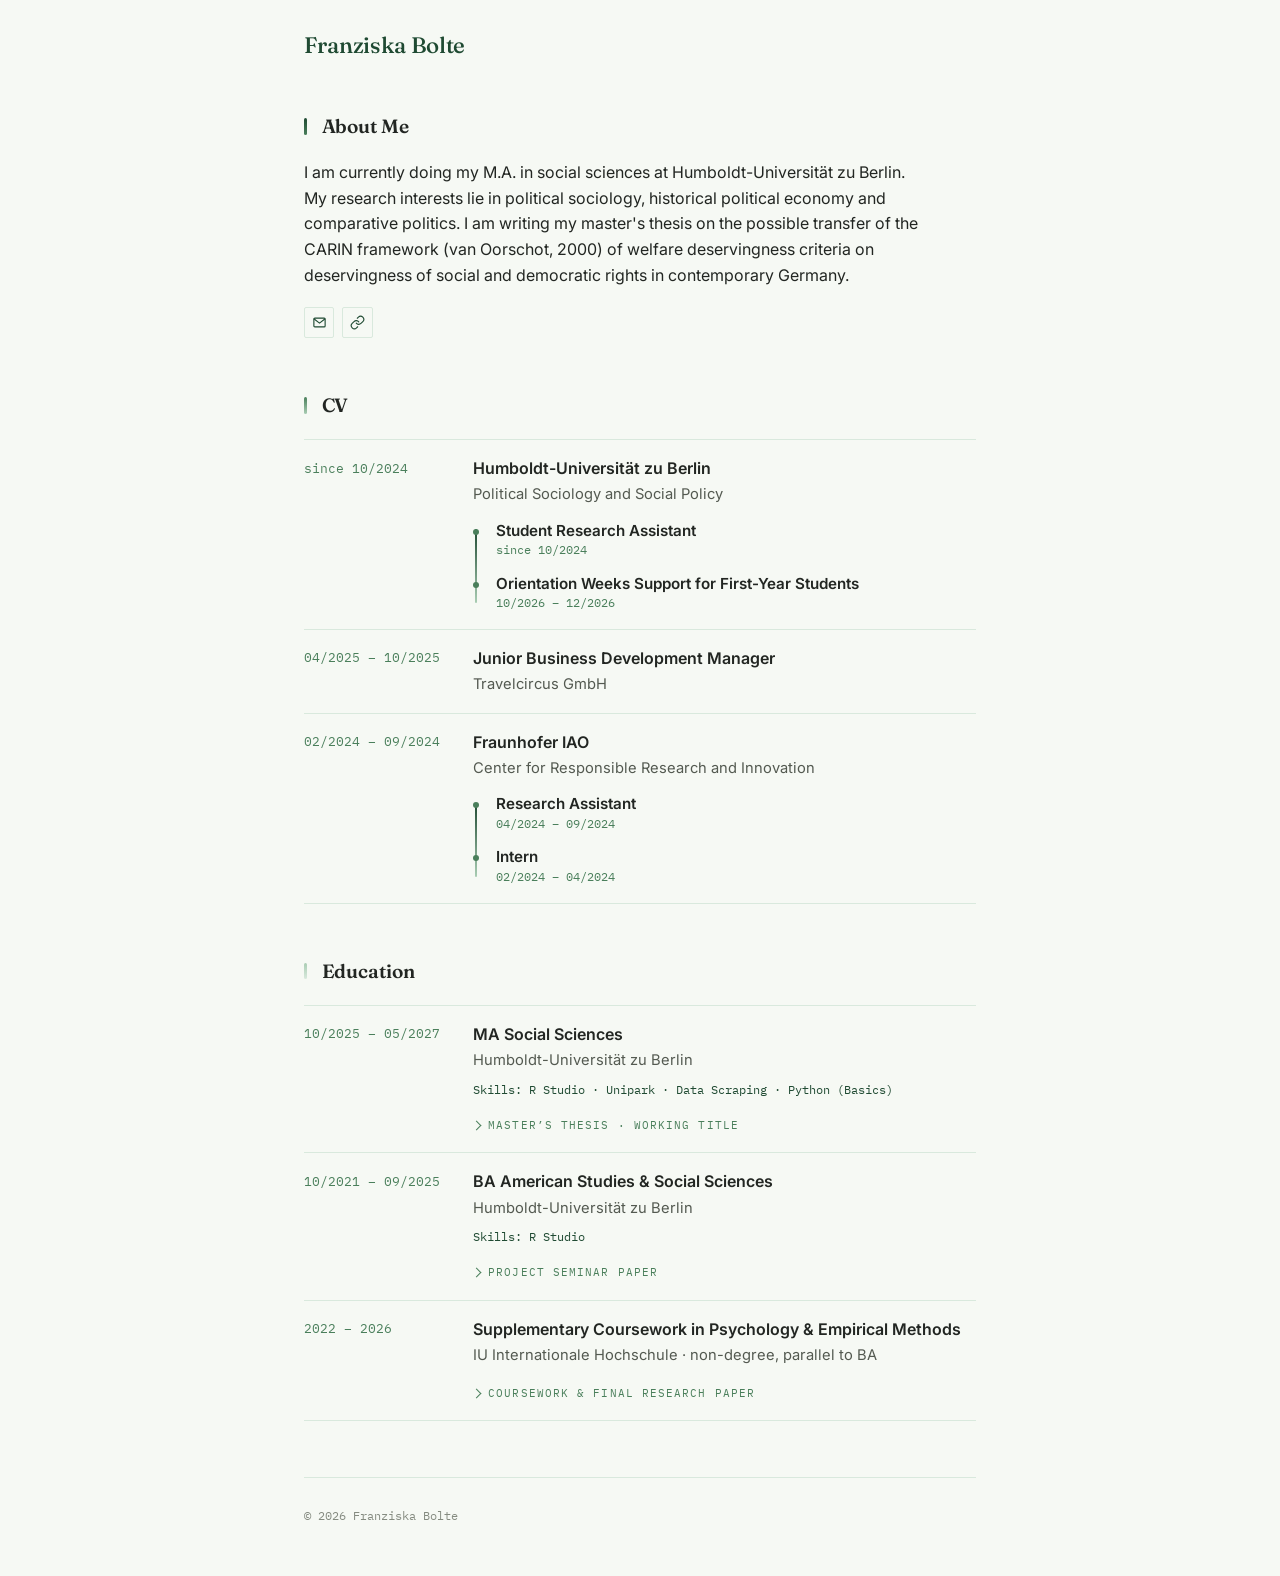
==== index.html @ f4897c14 "Add files via upload" ====
<!DOCTYPE html>
<html lang="en">
<head>
<meta charset="UTF-8">
<meta name="viewport" content="width=device-width, initial-scale=1.0">
<title>Franziska Bolte</title>
<meta name="description" content="Franziska Bolte — MA Social Sciences, Humboldt-Universität zu Berlin. Political sociology, historical political economy, comparative politics.">
<link rel="preconnect" href="https://fonts.googleapis.com">
<link rel="preconnect" href="https://fonts.gstatic.com" crossorigin>
<link href="https://fonts.googleapis.com/css2?family=Fraunces:opsz,wght@9..144,500;9..144,600&family=Inter:wght@400;500;600&family=IBM+Plex+Mono:wght@400;500&display=swap" rel="stylesheet">
<style>
:root {
  --bg: #f6f9f4;
  --ink: #222622;
  --ink-soft: #545a51;
  --ink-faint: #858b80;

  --accent-dark: #1f4a32;   /* dark green — the accent */
  --accent-mid: #4a7f5b;
  --accent-light: #a9cdb3;
  --accent-pale: #d9e9dd;
  --accent-wash: #e9f2ea;

  --serif: "Fraunces", Georgia, serif;
  --sans: "Inter", -apple-system, BlinkMacSystemFont, "Segoe UI", sans-serif;
  --mono: "IBM Plex Mono", ui-monospace, monospace;
}

* { box-sizing: border-box; }
html { -webkit-text-size-adjust: 100%; }

body {
  margin: 0;
  background: var(--bg);
  color: var(--ink);
  font-family: var(--sans);
  font-size: 16px;
  line-height: 1.6;
  -webkit-font-smoothing: antialiased;
}

:focus-visible { outline: 2px solid var(--accent-mid); outline-offset: 3px; }

p { margin: 0 0 1em; }

/* ---------- Layout ---------- */
.page {
  max-width: 720px;
  margin: 0 auto;
  padding: 2rem 1.5rem 3rem;
}

.topbar { margin-bottom: 3.5rem; }

/* Name: a plain, quiet heading */
.name {
  font-family: var(--serif);
  font-size: 1.4rem;
  font-weight: 500;
  letter-spacing: -0.005em;
  line-height: 1.2;
  margin: 0;
  color: var(--accent-dark);
}

section { margin-bottom: 3.5rem; }

/* Section headings with the signature thread — tone fades section by section */
.thread {
  position: relative;
  padding-left: 1.1rem;
  margin-bottom: 1.4rem;
}
.thread::before {
  content: "";
  position: absolute;
  left: 0; top: 0.2em; bottom: 0.2em;
  width: 3px;
  border-radius: 2px;
  background: linear-gradient(180deg, var(--t1), var(--t2));
}
.s1 .thread { --t1: var(--accent-dark); --t2: var(--accent-mid); }
.s2 .thread { --t1: var(--accent-mid);  --t2: var(--accent-light); }
.s3 .thread { --t1: var(--accent-light); --t2: var(--accent-pale); }

h2 {
  font-family: var(--serif);
  font-size: 1.2rem;
  font-weight: 600;
  letter-spacing: -0.005em;
  line-height: 1.2;
  margin: 0;
}

/* ---------- About ---------- */
.about p { max-width: 62ch; margin-bottom: 0; }

/* ---------- Link buttons ---------- */
.links { display: flex; align-items: center; gap: 0.5rem; margin-top: 1.2rem; }
.btn {
  display: inline-flex;
  align-items: center;
  gap: 0.3rem;
  font-family: var(--mono);
  font-size: 0.72rem;
  letter-spacing: 0.02em;
  text-decoration: none;
  padding: 0.3rem 0.65rem;
  border: 1px solid var(--accent-dark);
  border-radius: 2px;
  color: var(--accent-dark);
  background: transparent;
  transition: background 0.15s ease, color 0.15s ease;
}
.btn:hover { background: var(--accent-dark); color: var(--bg); }

.icon-link {
  display: inline-flex;
  align-items: center;
  justify-content: center;
  width: 1.9rem;
  height: 1.9rem;
  color: var(--accent-dark);
  border: 1px solid var(--accent-pale);
  border-radius: 2px;
  transition: color 0.15s ease, background 0.15s ease, border-color 0.15s ease;
}
.icon-link:hover { color: var(--bg); background: var(--accent-dark); border-color: var(--accent-dark); }

.sr-only {
  position: absolute;
  width: 1px; height: 1px;
  margin: -1px; padding: 0;
  overflow: hidden;
  clip: rect(0, 0, 0, 0);
  white-space: nowrap;
  border: 0;
}

/* ---------- CV + Education entries ---------- */
.entry {
  display: grid;
  grid-template-columns: 150px 1fr;
  gap: 1.2rem;
  padding: 1rem 0;
  border-bottom: 1px solid var(--accent-pale);
}
.entry:first-of-type { border-top: 1px solid var(--accent-pale); }

.date {
  font-family: var(--mono);
  font-size: 0.8rem;
  color: var(--accent-mid);
  padding-top: 0.15rem;
}

.role { font-family: var(--sans); font-size: 1rem; font-weight: 600; margin: 0 0 0.1rem; }
.org  { color: var(--ink-soft); font-size: 0.92rem; margin: 0; }

.bullets { list-style: none; margin: 0; padding: 0; }
.bullets li {
  position: relative;
  padding-left: 1rem;
  color: var(--ink-soft);
  font-size: 0.92rem;
  margin-bottom: 0.2rem;
}
.bullets li::before {
  content: "–";
  position: absolute;
  left: 0;
  color: var(--accent-mid);
}

.skills {
  font-family: var(--mono);
  font-size: 0.74rem;
  color: var(--accent-dark);
  margin: 0.5rem 0 0;
}

.sub-label {
  display: block;
  font-family: var(--mono);
  font-size: 0.68rem;
  letter-spacing: 0.1em;
  text-transform: uppercase;
  color: var(--accent-mid);
  margin: 0.9rem 0 0.3rem;
}
.entry-note { color: var(--ink-soft); font-size: 0.92rem; margin: 0; }
.paper-title { font-style: italic; }

/* Collapsible details (native <details>, no script needed) */
.more { margin-top: 0.7rem; }
.more summary {
  display: inline-flex;
  align-items: center;
  gap: 0.5rem;
  cursor: pointer;
  list-style: none;
  font-family: var(--mono);
  font-size: 0.68rem;
  letter-spacing: 0.1em;
  text-transform: uppercase;
  color: var(--accent-mid);
}
.more summary::-webkit-details-marker { display: none; }
.more summary::before {
  content: "";
  width: 6px;
  height: 6px;
  border-right: 1.5px solid currentColor;
  border-bottom: 1.5px solid currentColor;
  transform: rotate(-45deg);
  transition: transform 0.15s ease;
}
.more[open] summary::before { transform: rotate(45deg); }
.more summary:hover { color: var(--accent-dark); }
.more[open] summary { margin-bottom: 0.5rem; }
.more .sub-label:first-of-type { margin-top: 0.2rem; }

/* Several roles at one employer, joined by a vertical thread */
.roles {
  list-style: none;
  margin: 0.8rem 0 0;
  padding: 0;
  position: relative;
}
.roles::before {
  content: "";
  position: absolute;
  left: 2px;
  top: 0.6rem;
  bottom: 0.6rem;
  width: 2px;
  border-radius: 2px;
  background: linear-gradient(180deg, var(--accent-dark), var(--accent-light));
}
.roles li {
  position: relative;
  padding-left: 1.4rem;
  margin-bottom: 0.8rem;
}
.roles li:last-child { margin-bottom: 0; }
.roles li::before {
  content: "";
  position: absolute;
  left: 0;
  top: 0.55rem;
  width: 6px;
  height: 6px;
  border-radius: 50%;
  background: var(--accent-mid);
}
.r-title { display: block; font-weight: 600; font-size: 0.95rem; line-height: 1.4; }
.r-meta { display: block; font-family: var(--mono); font-size: 0.74rem; color: var(--accent-mid); }

footer { padding-top: 1.5rem; border-top: 1px solid var(--accent-pale); }
.meta { font-family: var(--mono); font-size: 0.74rem; color: var(--ink-faint); }

@media (prefers-reduced-motion: reduce) { .btn, .icon-link, .more summary::before { transition: none; } }

@media (max-width: 600px) {
  .page { padding: 1.25rem 1.25rem 2rem; }
  .topbar { margin-bottom: 2.5rem; }
  .entry { grid-template-columns: 1fr; gap: 0.3rem; }
  .date { padding-top: 0; }
}
</style>
</head>
<body>
<div class="page">

  <header class="topbar">
    <h1 class="name">Franziska Bolte</h1>
  </header>

  <!-- About -->
  <section class="s1 about" id="about">
    <div class="thread">
      <h2>About Me</h2>
    </div>
    <p>
      I am currently doing my M.A. in social sciences at Humboldt-Universität zu
      Berlin. My research interests lie in political sociology, historical
      political economy and comparative politics. I am writing my master's thesis
      on the possible transfer of the CARIN framework (van Oorschot, 2000) of
      welfare deservingness criteria on deservingness of social and democratic
      rights in contemporary Germany.
    </p>

    <div class="links">
      <a class="icon-link" href="mailto:vorname.nachname@example.com" title="Email">
        <svg width="15" height="15" viewBox="0 0 24 24" fill="none" stroke="currentColor" stroke-width="1.8" stroke-linecap="round" stroke-linejoin="round" aria-hidden="true"><rect x="3" y="5" width="18" height="14" rx="1.5"/><path d="M3.5 6.5l8.5 6.5 8.5-6.5"/></svg>
        <span class="sr-only">Email</span>
      </a>
      <a class="icon-link" href="https://www.linkedin.com/in/franziska-bolte/" target="_blank" rel="noopener" title="LinkedIn">
        <svg width="15" height="15" viewBox="0 0 24 24" fill="none" stroke="currentColor" stroke-width="1.8" stroke-linecap="round" stroke-linejoin="round" aria-hidden="true"><path d="M10 13a5 5 0 0 0 7.54.54l3-3a5 5 0 0 0-7.07-7.07l-1.72 1.71"/><path d="M14 11a5 5 0 0 0-7.54-.54l-3 3a5 5 0 0 0 7.07 7.07l1.71-1.71"/></svg>
        <span class="sr-only">LinkedIn</span>
      </a>
    </div>
  </section>

  <!-- CV -->
  <section class="s2" id="cv">
    <div class="thread">
      <h2>CV</h2>
    </div>

    <article class="entry">
      <span class="date">since 10/2024</span>
      <div>
        <h3 class="role">Humboldt-Universität zu Berlin</h3>
        <p class="org">Political Sociology and Social Policy</p>
        <ul class="roles">
          <li>
            <span class="r-title">Student Research Assistant</span>
            <span class="r-meta">since 10/2024</span>
          </li>
          <li>
            <span class="r-title">Orientation Weeks Support for First-Year Students</span>
            <span class="r-meta">10/2026 – 12/2026</span>
          </li>
        </ul>
      </div>
    </article>

    <article class="entry">
      <span class="date">04/2025 – 10/2025</span>
      <div>
        <h3 class="role">Junior Business Development Manager</h3>
        <p class="org">Travelcircus GmbH</p>
      </div>
    </article>

    <article class="entry">
      <span class="date">02/2024 – 09/2024</span>
      <div>
        <h3 class="role">Fraunhofer IAO</h3>
        <p class="org">Center for Responsible Research and Innovation</p>
        <ul class="roles">
          <li>
            <span class="r-title">Research Assistant</span>
            <span class="r-meta">04/2024 – 09/2024</span>
          </li>
          <li>
            <span class="r-title">Intern</span>
            <span class="r-meta">02/2024 – 04/2024</span>
          </li>
        </ul>
      </div>
    </article>
  </section>

  <!-- Education -->
  <section class="s3" id="education">
    <div class="thread">
      <h2>Education</h2>
    </div>

    <article class="entry">
      <span class="date">10/2025 – 05/2027</span>
      <div>
        <h3 class="role">MA Social Sciences</h3>
        <p class="org">Humboldt-Universität zu Berlin</p>
        <p class="skills">Skills: R Studio · Unipark · Data Scraping · Python (Basics)</p>

        <details class="more">
          <summary>Master’s thesis · working title</summary>
          <p class="entry-note">
            <span class="paper-title">“Conditional Belonging?: Labour-based Contribution as a Normative Criterion for Deservingness of Democratic Rights in Germany”</span>
          </p>
        </details>
      </div>
    </article>

    <article class="entry">
      <span class="date">10/2021 – 09/2025</span>
      <div>
        <h3 class="role">BA American Studies &amp; Social Sciences</h3>
        <p class="org">Humboldt-Universität zu Berlin</p>
        <p class="skills">Skills: R Studio</p>

        <details class="more">
          <summary>Project seminar paper</summary>
          <p class="entry-note">
            <span class="paper-title">“Impact of Political Ideologies’ Polarization Through Internet and News Consumption on Welfare Attitudes”</span>
          </p>
        </details>
      </div>
    </article>

    <article class="entry">
      <span class="date">2022 – 2026</span>
      <div>
        <h3 class="role">Supplementary Coursework in Psychology &amp; Empirical Methods</h3>
        <p class="org">IU Internationale Hochschule · non-degree, parallel to BA</p>

        <details class="more">
          <summary>Coursework &amp; final research paper</summary>

          <span class="sub-label">Relevant coursework</span>
          <ul class="bullets">
            <li>Introduction to Empirical-Scientific Psychology</li>
            <li>Empirical Social Research</li>
            <li>Applied Data Analysis</li>
            <li>Applied Psychological Diagnostics (Test Theory &amp; Test Construction)</li>
          </ul>

          <span class="sub-label">Final research paper · Grade 1.3 (German scale)</span>
          <p class="entry-note">
            <span class="paper-title">“Who Is Protecting Whom? The Illusion of Female Security as a Justification for Anti-Migration Narratives”</span><br>
            An individual-level data collection on femonationalist attitudes and sexism attribution-biases towards men with migrant backgrounds.
          </p>
        </details>
      </div>
    </article>
  </section>

  <footer>
    <span class="meta">© 2026 Franziska Bolte</span>
  </footer>

</div>
</body>
</html>
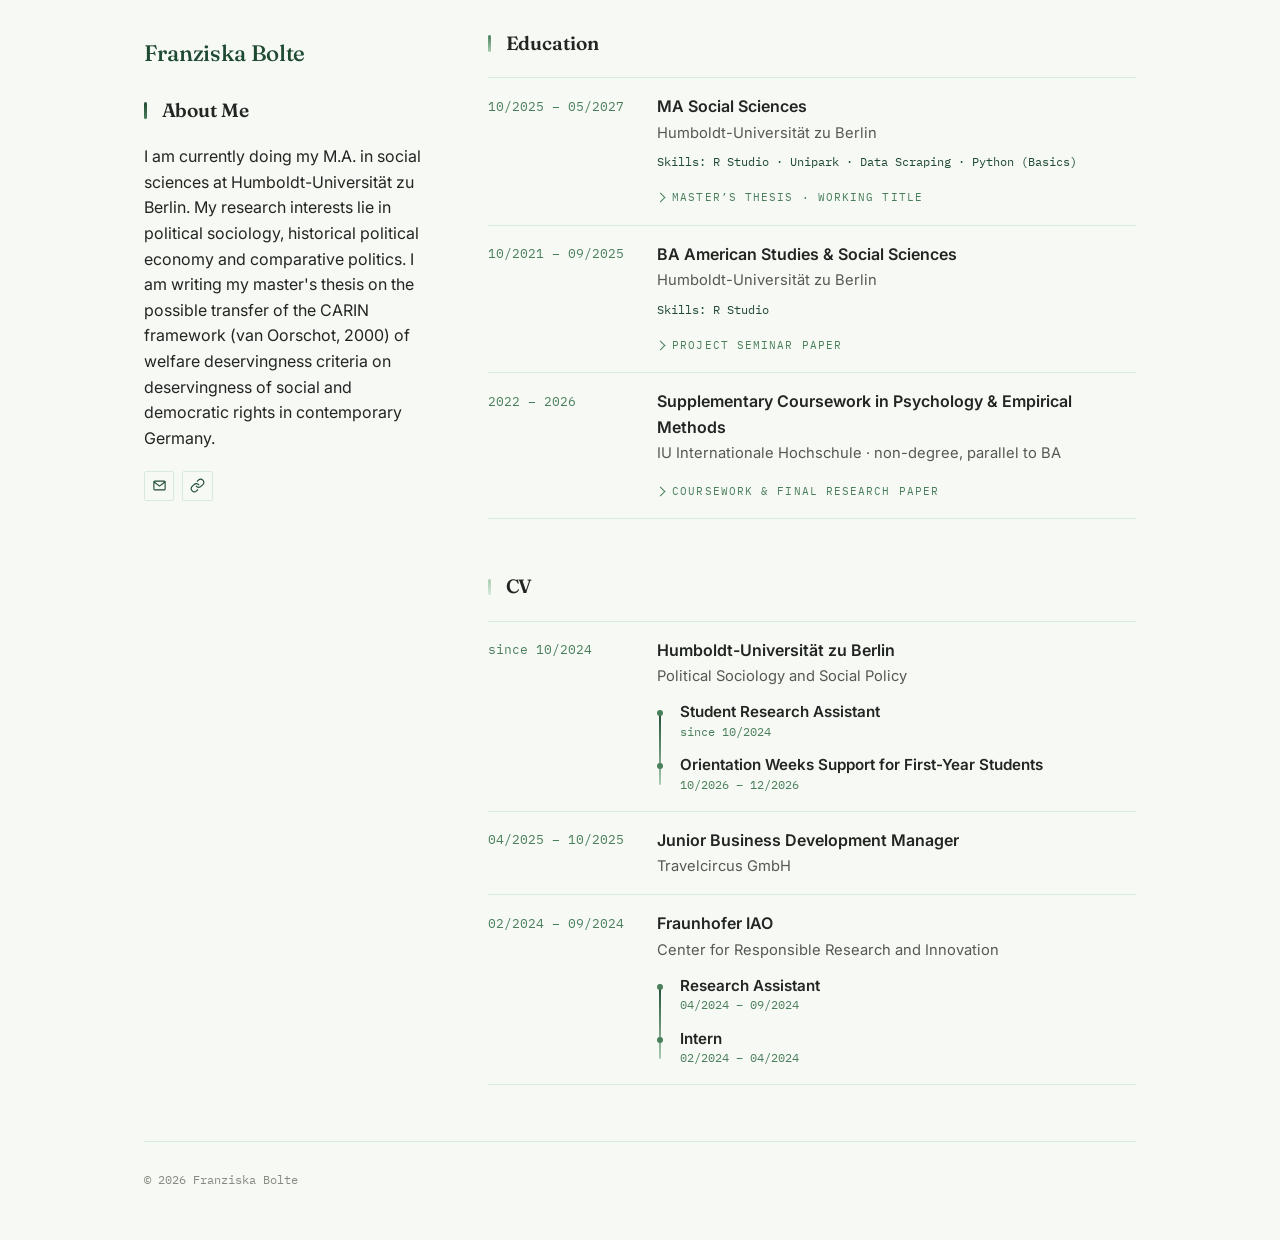
==== commit 3ba8cd6e: "Rename option-a-sidebar.html to index.html" ====
--- a/index.html
+++ b/index.html
@@ -45,7 +45,7 @@
 
 /* ---------- Layout ---------- */
 .page {
-  max-width: 720px;
+  max-width: 1040px;
   margin: 0 auto;
   padding: 2rem 1.5rem 3rem;
 }
@@ -220,6 +220,24 @@
 .more[open] summary { margin-bottom: 0.5rem; }
 .more .sub-label:first-of-type { margin-top: 0.2rem; }
 
+/* ---------- Option A: sticky sidebar, Education before CV ---------- */
+.layout {
+  display: grid;
+  grid-template-columns: 280px minmax(0, 1fr);
+  column-gap: 4rem;
+  align-items: start;
+}
+.side { position: sticky; top: 2.5rem; }
+.side .topbar { margin-bottom: 2rem; }
+.main { display: flex; flex-direction: column; }
+.main #education { order: -1; }
+
+@media (max-width: 900px) {
+  .layout { display: block; }
+  .side { position: static; }
+  .main #education { order: 0; }
+}
+
 /* Several roles at one employer, joined by a vertical thread */
 .roles {
   list-style: none;
@@ -271,6 +289,9 @@
 </head>
 <body>
 <div class="page">
+
+  <div class="layout">
+  <aside class="side">
 
   <header class="topbar">
     <h1 class="name">Franziska Bolte</h1>
@@ -302,8 +323,12 @@
     </div>
   </section>
 
+  </aside>
+
+  <main class="main">
+
   <!-- CV -->
-  <section class="s2" id="cv">
+  <section class="s3" id="cv">
     <div class="thread">
       <h2>CV</h2>
     </div>
@@ -354,7 +379,7 @@
   </section>
 
   <!-- Education -->
-  <section class="s3" id="education">
+  <section class="s2" id="education">
     <div class="thread">
       <h2>Education</h2>
     </div>
@@ -418,6 +443,9 @@
     </article>
   </section>
 
+  </main>
+  </div>
+
   <footer>
     <span class="meta">© 2026 Franziska Bolte</span>
   </footer>
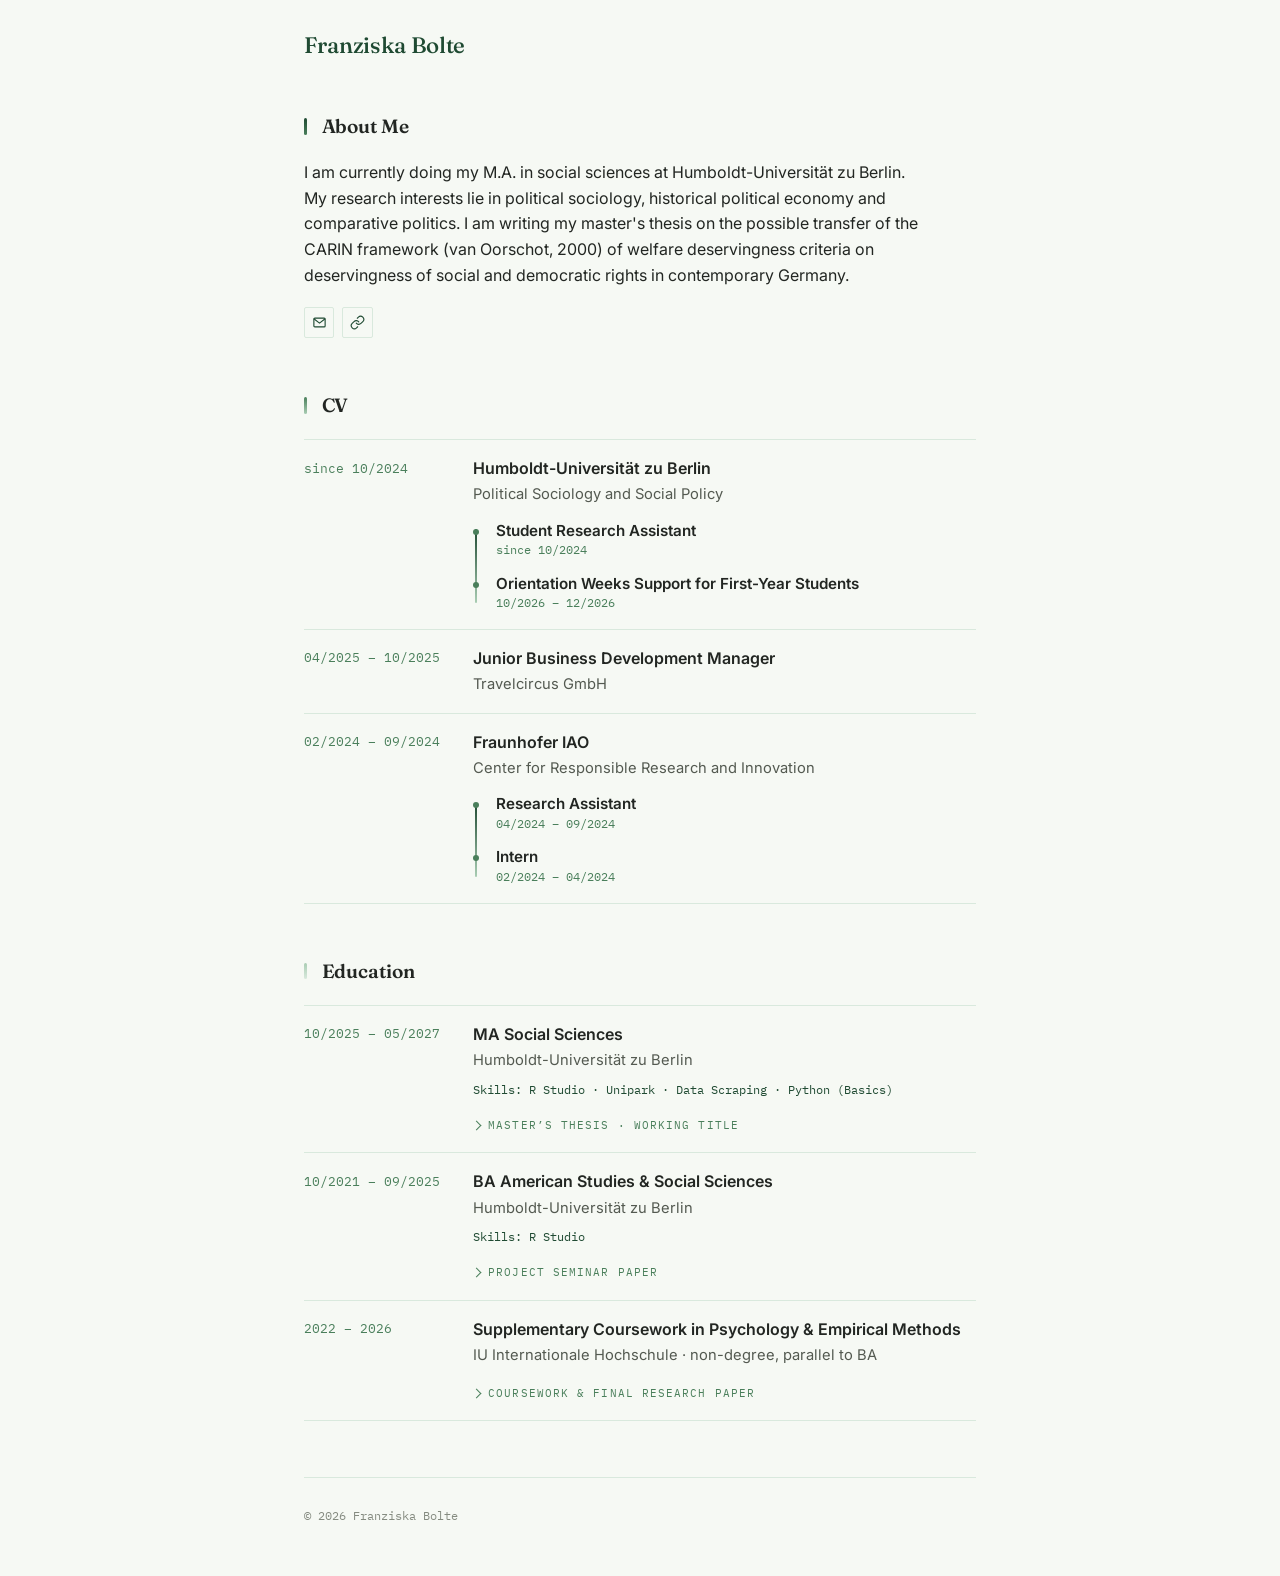
==== commit bccae972: "Add files via upload" ====
--- a/index.html
+++ b/index.html
@@ -45,7 +45,7 @@
 
 /* ---------- Layout ---------- */
 .page {
-  max-width: 1040px;
+  max-width: 720px;
   margin: 0 auto;
   padding: 2rem 1.5rem 3rem;
 }
@@ -220,24 +220,6 @@
 .more[open] summary { margin-bottom: 0.5rem; }
 .more .sub-label:first-of-type { margin-top: 0.2rem; }
 
-/* ---------- Option A: sticky sidebar, Education before CV ---------- */
-.layout {
-  display: grid;
-  grid-template-columns: 280px minmax(0, 1fr);
-  column-gap: 4rem;
-  align-items: start;
-}
-.side { position: sticky; top: 2.5rem; }
-.side .topbar { margin-bottom: 2rem; }
-.main { display: flex; flex-direction: column; }
-.main #education { order: -1; }
-
-@media (max-width: 900px) {
-  .layout { display: block; }
-  .side { position: static; }
-  .main #education { order: 0; }
-}
-
 /* Several roles at one employer, joined by a vertical thread */
 .roles {
   list-style: none;
@@ -289,9 +271,6 @@
 </head>
 <body>
 <div class="page">
-
-  <div class="layout">
-  <aside class="side">
 
   <header class="topbar">
     <h1 class="name">Franziska Bolte</h1>
@@ -323,12 +302,8 @@
     </div>
   </section>
 
-  </aside>
-
-  <main class="main">
-
   <!-- CV -->
-  <section class="s3" id="cv">
+  <section class="s2" id="cv">
     <div class="thread">
       <h2>CV</h2>
     </div>
@@ -379,7 +354,7 @@
   </section>
 
   <!-- Education -->
-  <section class="s2" id="education">
+  <section class="s3" id="education">
     <div class="thread">
       <h2>Education</h2>
     </div>
@@ -443,9 +418,6 @@
     </article>
   </section>
 
-  </main>
-  </div>
-
   <footer>
     <span class="meta">© 2026 Franziska Bolte</span>
   </footer>
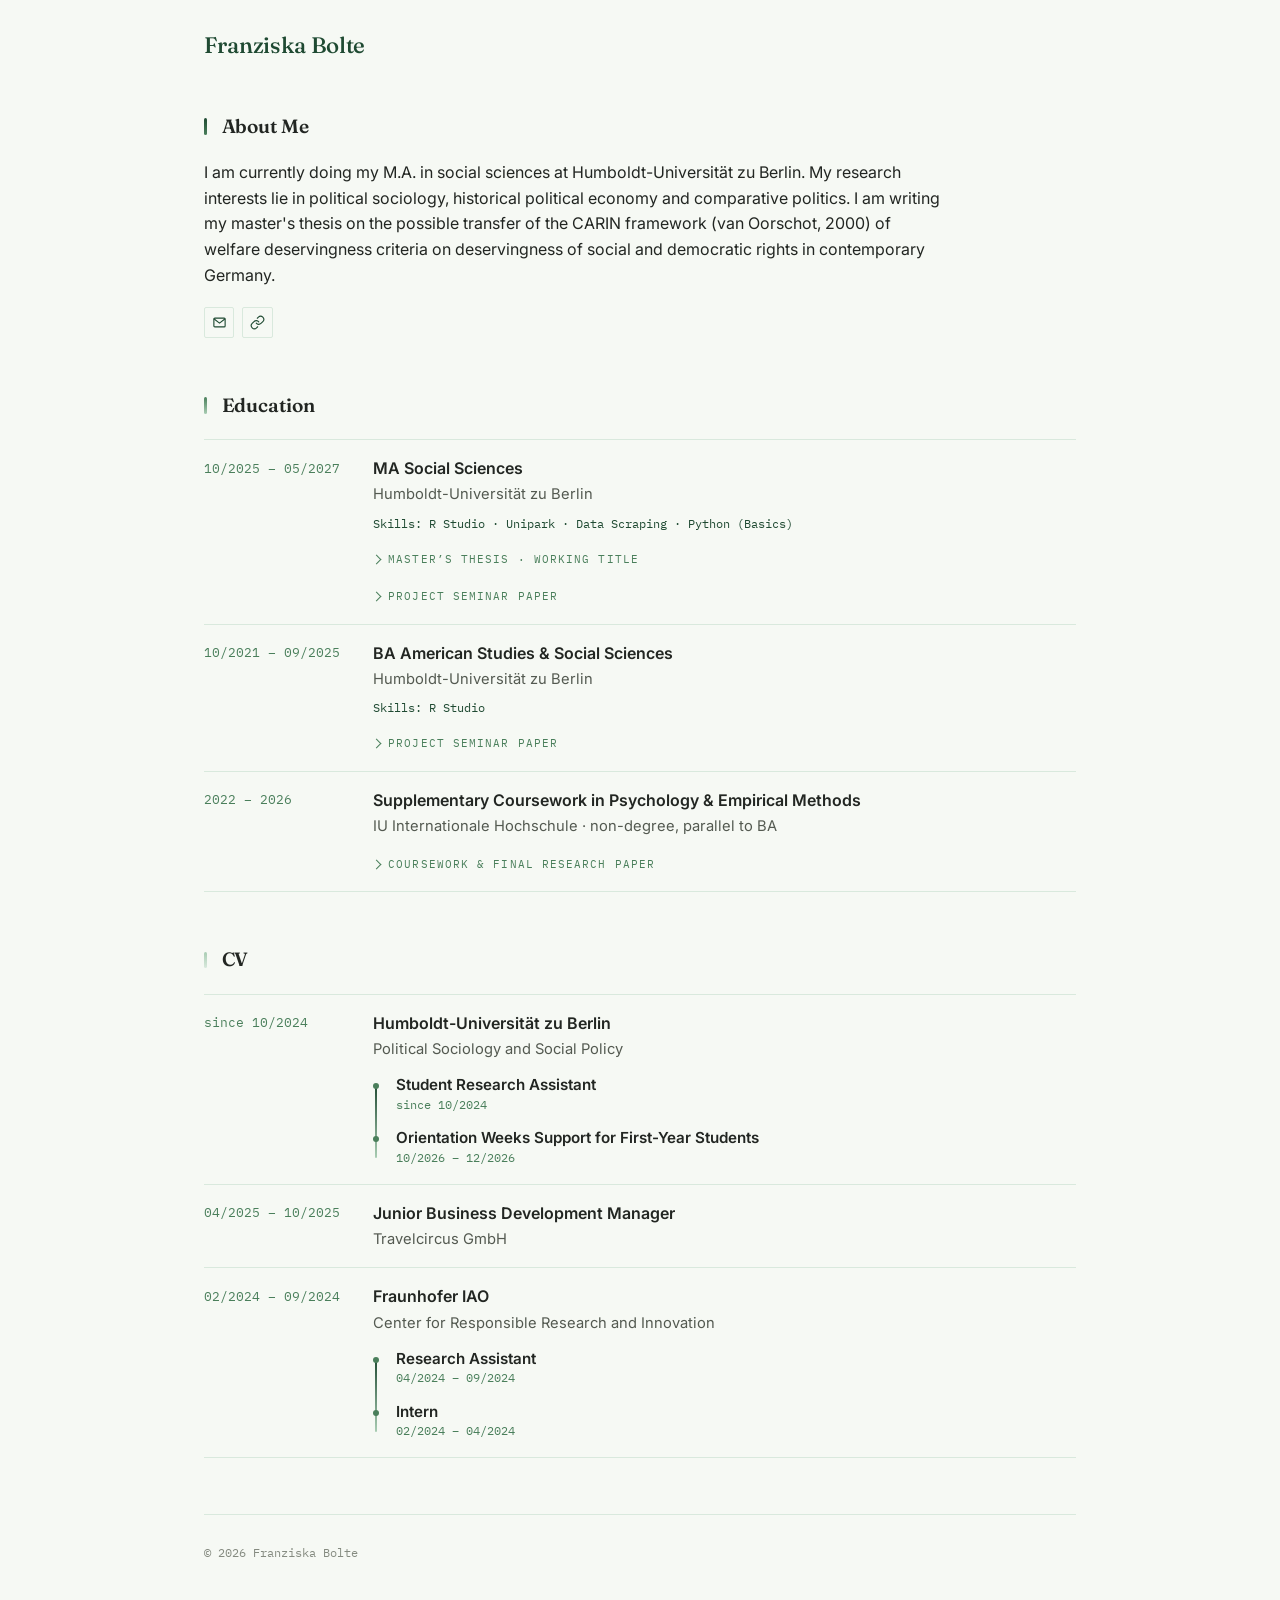
==== commit 0fac8353: "Add files via upload" ====
--- a/index.html
+++ b/index.html
@@ -45,7 +45,7 @@
 
 /* ---------- Layout ---------- */
 .page {
-  max-width: 720px;
+  max-width: 920px;
   margin: 0 auto;
   padding: 2rem 1.5rem 3rem;
 }
@@ -93,7 +93,7 @@
 }
 
 /* ---------- About ---------- */
-.about p { max-width: 62ch; margin-bottom: 0; }
+.about p { max-width: 74ch; margin-bottom: 0; }
 
 /* ---------- Link buttons ---------- */
 .links { display: flex; align-items: center; gap: 0.5rem; margin-top: 1.2rem; }
@@ -261,6 +261,13 @@
 
 @media (prefers-reduced-motion: reduce) { .btn, .icon-link, .more summary::before { transition: none; } }
 
+/* Touch screens: larger invisible tap areas, same visual size */
+@media (pointer: coarse) {
+  .icon-link { position: relative; }
+  .icon-link::after { content: ""; position: absolute; inset: -4px; }
+  .more summary { padding: 0.55rem 0; }
+}
+
 @media (max-width: 600px) {
   .page { padding: 1.25rem 1.25rem 2rem; }
   .topbar { margin-bottom: 2.5rem; }
@@ -302,8 +309,80 @@
     </div>
   </section>
 
+  <!-- Education -->
+  <section class="s2" id="education">
+    <div class="thread">
+      <h2>Education</h2>
+    </div>
+
+    <article class="entry">
+      <span class="date">10/2025 – 05/2027</span>
+      <div>
+        <h3 class="role">MA Social Sciences</h3>
+        <p class="org">Humboldt-Universität zu Berlin</p>
+        <p class="skills">Skills: R Studio · Unipark · Data Scraping · Python (Basics)</p>
+
+        <details class="more">
+          <summary>Master’s thesis · working title</summary>
+          <p class="entry-note">
+            <span class="paper-title">“Conditional Belonging?: Labour-based Contribution as a Normative Criterion for Deservingness of Democratic Rights in Germany”</span>
+          </p>
+        </details>
+
+        <details class="more">
+          <summary>Project seminar paper</summary>
+          <p class="entry-note">
+            <span class="paper-title">“Between Law and the Lord: Depth of Christianisation, Popular Demand, and Judicial Oversight in the Witch Trials of Central and Eastern Europe”</span>
+          </p>
+        </details>
+      </div>
+    </article>
+
+    <article class="entry">
+      <span class="date">10/2021 – 09/2025</span>
+      <div>
+        <h3 class="role">BA American Studies &amp; Social Sciences</h3>
+        <p class="org">Humboldt-Universität zu Berlin</p>
+        <p class="skills">Skills: R Studio</p>
+
+        <details class="more">
+          <summary>Project seminar paper</summary>
+          <p class="entry-note">
+            <span class="paper-title">“Impact of Political Ideologies’ Polarization Through Internet and News Consumption on Welfare Attitudes”</span>
+          </p>
+        </details>
+      </div>
+    </article>
+
+    <article class="entry">
+      <span class="date">2022 – 2026</span>
+      <div>
+        <h3 class="role">Supplementary Coursework in Psychology &amp; Empirical Methods</h3>
+        <p class="org">IU Internationale Hochschule · non-degree, parallel to BA</p>
+
+        <details class="more">
+          <summary>Coursework &amp; final research paper</summary>
+
+          <span class="sub-label">Relevant coursework</span>
+          <ul class="bullets">
+            <li>Introduction to Empirical-Scientific Psychology</li>
+            <li>Empirical Social Research</li>
+            <li>Applied Data Analysis</li>
+            <li>Applied Psychological Diagnostics (Test Theory &amp; Test Construction)</li>
+          </ul>
+
+          <span class="sub-label">Final research paper · Grade 1.3 (German scale)</span>
+          <p class="entry-note">
+            <span class="paper-title">“Who Is Protecting Whom? The Illusion of Female Security as a Justification for Anti-Migration Narratives”</span><br>
+            An individual-level data collection on femonationalist attitudes and sexism attribution-biases towards men with migrant backgrounds.
+          </p>
+        </details>
+      </div>
+    </article>
+  </section>
+
   <!-- CV -->
-  <section class="s2" id="cv">
+  <section class="s3" id="cv">
     <div class="thread">
       <h2>CV</h2>
     </div>
@@ -353,71 +432,6 @@
     </article>
   </section>
 
-  <!-- Education -->
-  <section class="s3" id="education">
-    <div class="thread">
-      <h2>Education</h2>
-    </div>
-
-    <article class="entry">
-      <span class="date">10/2025 – 05/2027</span>
-      <div>
-        <h3 class="role">MA Social Sciences</h3>
-        <p class="org">Humboldt-Universität zu Berlin</p>
-        <p class="skills">Skills: R Studio · Unipark · Data Scraping · Python (Basics)</p>
-
-        <details class="more">
-          <summary>Master’s thesis · working title</summary>
-          <p class="entry-note">
-            <span class="paper-title">“Conditional Belonging?: Labour-based Contribution as a Normative Criterion for Deservingness of Democratic Rights in Germany”</span>
-          </p>
-        </details>
-      </div>
-    </article>
-
-    <article class="entry">
-      <span class="date">10/2021 – 09/2025</span>
-      <div>
-        <h3 class="role">BA American Studies &amp; Social Sciences</h3>
-        <p class="org">Humboldt-Universität zu Berlin</p>
-        <p class="skills">Skills: R Studio</p>
-
-        <details class="more">
-          <summary>Project seminar paper</summary>
-          <p class="entry-note">
-            <span class="paper-title">“Impact of Political Ideologies’ Polarization Through Internet and News Consumption on Welfare Attitudes”</span>
-          </p>
-        </details>
-      </div>
-    </article>
-
-    <article class="entry">
-      <span class="date">2022 – 2026</span>
-      <div>
-        <h3 class="role">Supplementary Coursework in Psychology &amp; Empirical Methods</h3>
-        <p class="org">IU Internationale Hochschule · non-degree, parallel to BA</p>
-
-        <details class="more">
-          <summary>Coursework &amp; final research paper</summary>
-
-          <span class="sub-label">Relevant coursework</span>
-          <ul class="bullets">
-            <li>Introduction to Empirical-Scientific Psychology</li>
-            <li>Empirical Social Research</li>
-            <li>Applied Data Analysis</li>
-            <li>Applied Psychological Diagnostics (Test Theory &amp; Test Construction)</li>
-          </ul>
-
-          <span class="sub-label">Final research paper · Grade 1.3 (German scale)</span>
-          <p class="entry-note">
-            <span class="paper-title">“Who Is Protecting Whom? The Illusion of Female Security as a Justification for Anti-Migration Narratives”</span><br>
-            An individual-level data collection on femonationalist attitudes and sexism attribution-biases towards men with migrant backgrounds.
-          </p>
-        </details>
-      </div>
-    </article>
-  </section>
-
   <footer>
     <span class="meta">© 2026 Franziska Bolte</span>
   </footer>
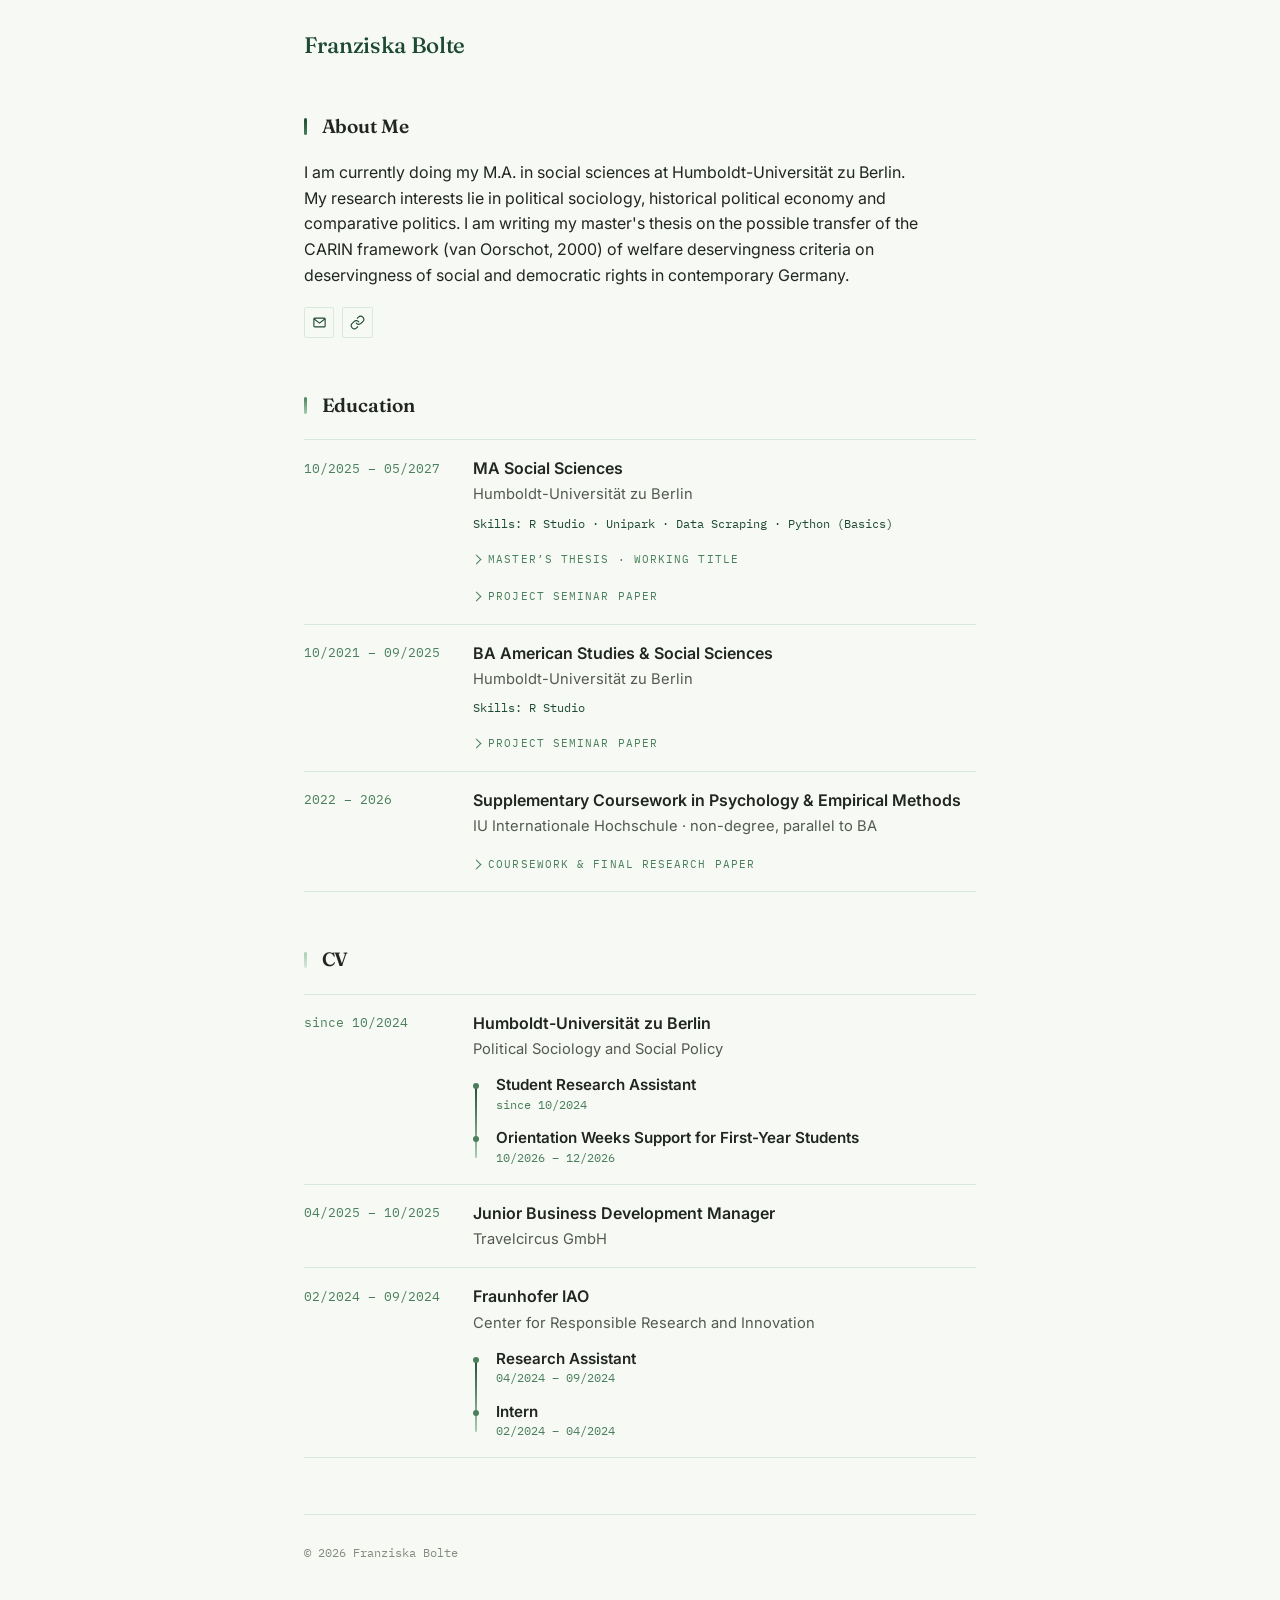
==== commit e7a2a3a2: "Add files via upload" ====
--- a/index.html
+++ b/index.html
@@ -45,7 +45,7 @@
 
 /* ---------- Layout ---------- */
 .page {
-  max-width: 920px;
+  max-width: 720px;
   margin: 0 auto;
   padding: 2rem 1.5rem 3rem;
 }
@@ -93,7 +93,7 @@
 }
 
 /* ---------- About ---------- */
-.about p { max-width: 74ch; margin-bottom: 0; }
+.about p { max-width: 62ch; margin-bottom: 0; }
 
 /* ---------- Link buttons ---------- */
 .links { display: flex; align-items: center; gap: 0.5rem; margin-top: 1.2rem; }
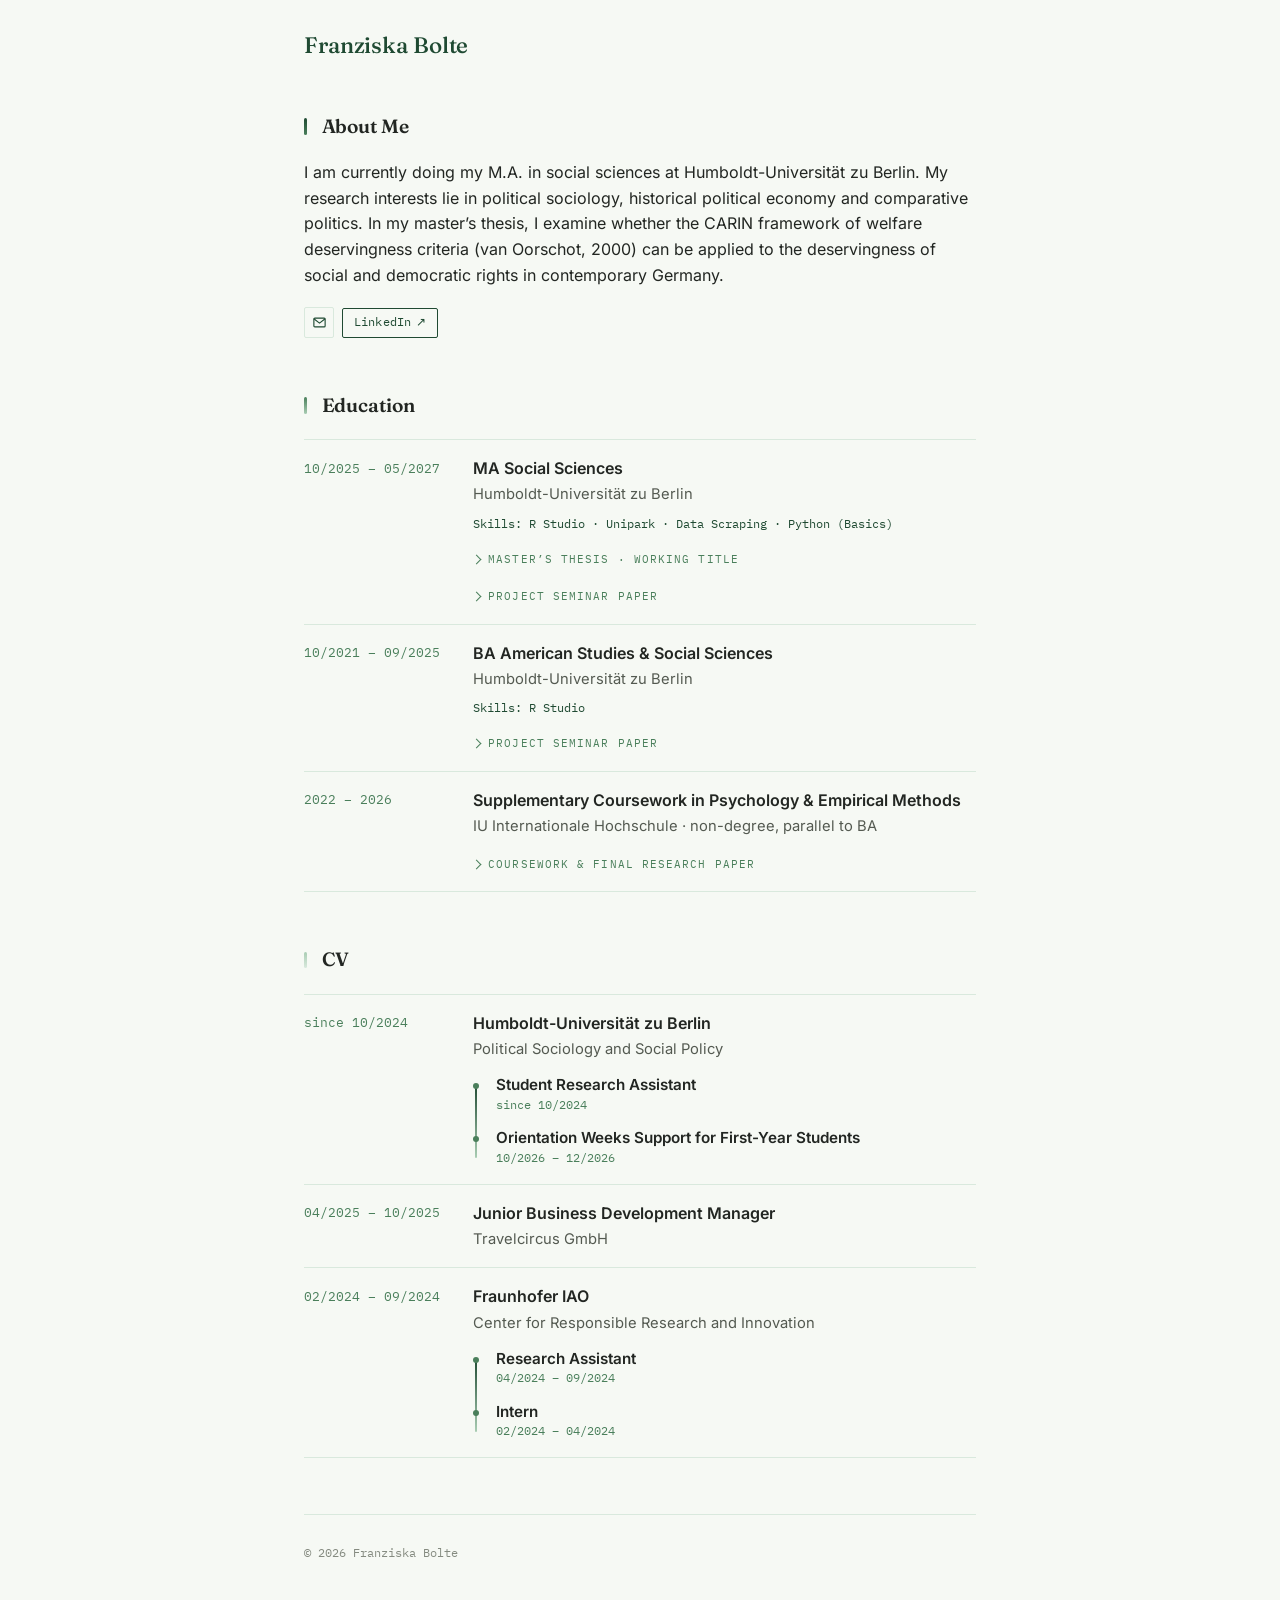
==== commit 65737a47: "Add files via upload" ====
--- a/index.html
+++ b/index.html
@@ -5,10 +5,38 @@
 <meta name="viewport" content="width=device-width, initial-scale=1.0">
 <title>Franziska Bolte</title>
 <meta name="description" content="Franziska Bolte — MA Social Sciences, Humboldt-Universität zu Berlin. Political sociology, historical political economy, comparative politics.">
-<link rel="preconnect" href="https://fonts.googleapis.com">
-<link rel="preconnect" href="https://fonts.gstatic.com" crossorigin>
-<link href="https://fonts.googleapis.com/css2?family=Fraunces:opsz,wght@9..144,500;9..144,600&family=Inter:wght@400;500;600&family=IBM+Plex+Mono:wght@400;500&display=swap" rel="stylesheet">
 <style>
+/* Fonts are served from this site (folder "fonts/"), not from Google — no third-party requests.
+   Inter, Fraunces and IBM Plex Mono are open-source fonts under the SIL Open Font License (see fonts/LICENSE-*.txt). */
+@font-face {
+  font-family: "Fraunces";
+  src: url("fonts/fraunces-latin-wght-normal.woff2") format("woff2");
+  font-weight: 100 900;
+  font-style: normal;
+  font-display: swap;
+}
+@font-face {
+  font-family: "Inter";
+  src: url("fonts/inter-latin-wght-normal.woff2") format("woff2");
+  font-weight: 100 900;
+  font-style: normal;
+  font-display: swap;
+}
+@font-face {
+  font-family: "IBM Plex Mono";
+  src: url("fonts/ibm-plex-mono-latin-400-normal.woff2") format("woff2");
+  font-weight: 400;
+  font-style: normal;
+  font-display: swap;
+}
+@font-face {
+  font-family: "IBM Plex Mono";
+  src: url("fonts/ibm-plex-mono-latin-500-normal.woff2") format("woff2");
+  font-weight: 500;
+  font-style: normal;
+  font-display: swap;
+}
+
 :root {
   --bg: #f6f9f4;
   --ink: #222622;
@@ -93,7 +121,7 @@
 }
 
 /* ---------- About ---------- */
-.about p { max-width: 62ch; margin-bottom: 0; }
+.about p { margin-bottom: 0; }
 
 /* ---------- Link buttons ---------- */
 .links { display: flex; align-items: center; gap: 0.5rem; margin-top: 1.2rem; }
@@ -265,6 +293,7 @@
 @media (pointer: coarse) {
   .icon-link { position: relative; }
   .icon-link::after { content: ""; position: absolute; inset: -4px; }
+  .btn { padding: 0.45rem 0.8rem; }
   .more summary { padding: 0.55rem 0; }
 }
 
@@ -291,10 +320,10 @@
     <p>
       I am currently doing my M.A. in social sciences at Humboldt-Universität zu
       Berlin. My research interests lie in political sociology, historical
-      political economy and comparative politics. I am writing my master's thesis
-      on the possible transfer of the CARIN framework (van Oorschot, 2000) of
-      welfare deservingness criteria on deservingness of social and democratic
-      rights in contemporary Germany.
+      political economy and comparative politics. In my master’s thesis, I examine
+      whether the CARIN framework of welfare deservingness criteria
+      (van Oorschot, 2000) can be applied to the deservingness of social and
+      democratic rights in contemporary Germany.
     </p>
 
     <div class="links">
@@ -302,9 +331,8 @@
         <svg width="15" height="15" viewBox="0 0 24 24" fill="none" stroke="currentColor" stroke-width="1.8" stroke-linecap="round" stroke-linejoin="round" aria-hidden="true"><rect x="3" y="5" width="18" height="14" rx="1.5"/><path d="M3.5 6.5l8.5 6.5 8.5-6.5"/></svg>
         <span class="sr-only">Email</span>
       </a>
-      <a class="icon-link" href="https://www.linkedin.com/in/franziska-bolte/" target="_blank" rel="noopener" title="LinkedIn">
-        <svg width="15" height="15" viewBox="0 0 24 24" fill="none" stroke="currentColor" stroke-width="1.8" stroke-linecap="round" stroke-linejoin="round" aria-hidden="true"><path d="M10 13a5 5 0 0 0 7.54.54l3-3a5 5 0 0 0-7.07-7.07l-1.72 1.71"/><path d="M14 11a5 5 0 0 0-7.54-.54l-3 3a5 5 0 0 0 7.07 7.07l1.71-1.71"/></svg>
-        <span class="sr-only">LinkedIn</span>
+      <a class="btn" href="https://www.linkedin.com/in/franziska-bolte/" target="_blank" rel="noopener">
+        LinkedIn <span aria-hidden="true">↗</span>
       </a>
     </div>
   </section>
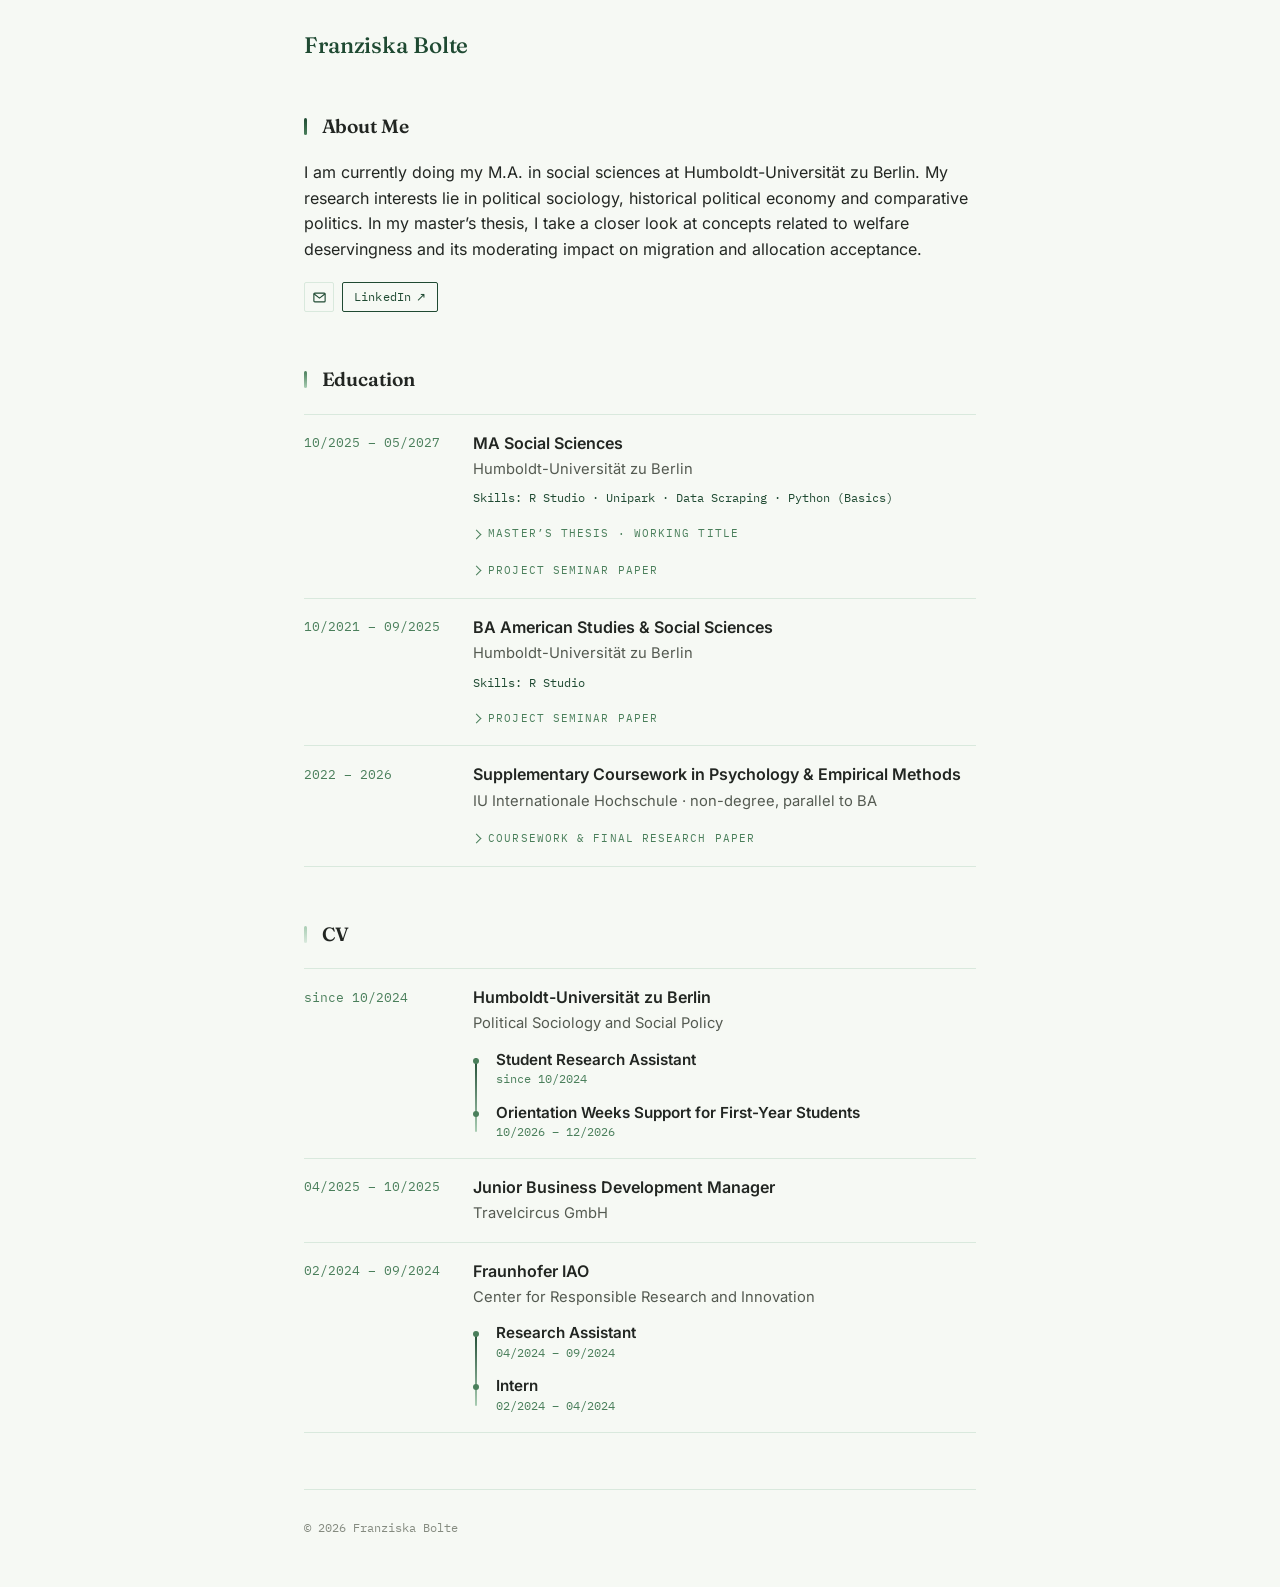
==== commit 8ff3c3ec: "Update index.html" ====
--- a/index.html
+++ b/index.html
@@ -320,10 +320,7 @@
     <p>
       I am currently doing my M.A. in social sciences at Humboldt-Universität zu
       Berlin. My research interests lie in political sociology, historical
-      political economy and comparative politics. In my master’s thesis, I examine
-      whether the CARIN framework of welfare deservingness criteria
-      (van Oorschot, 2000) can be applied to the deservingness of social and
-      democratic rights in contemporary Germany.
+      political economy and comparative politics. In my master’s thesis, I take a closer look at concepts related to welfare deservingness and its moderating impact on migration and allocation acceptance.
     </p>
 
     <div class="links">
@@ -353,7 +350,7 @@
         <details class="more">
           <summary>Master’s thesis · working title</summary>
           <p class="entry-note">
-            <span class="paper-title">“Conditional Belonging?: Labour-based Contribution as a Normative Criterion for Deservingness of Democratic Rights in Germany”</span>
+            <span class="paper-title">“Conditional Belonging?”</span>
           </p>
         </details>
 
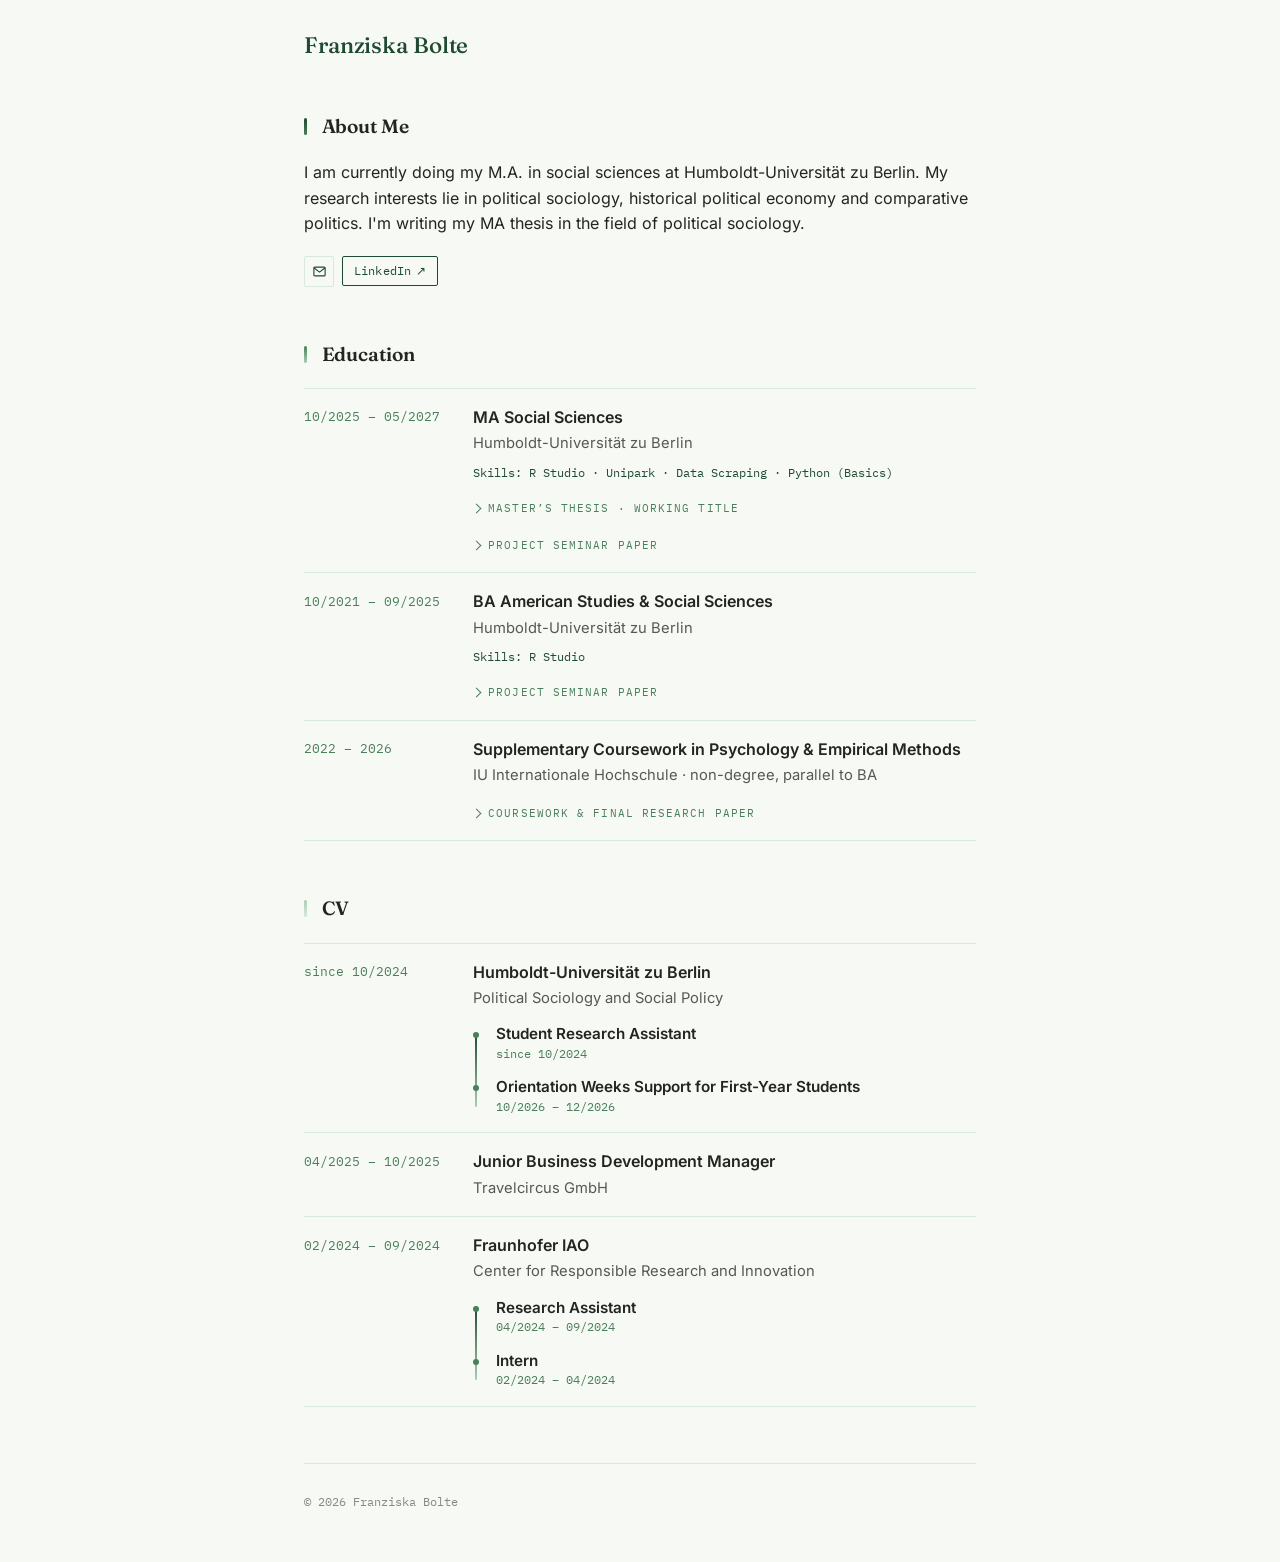
==== commit 464bf25a: "Update index.html" ====
--- a/index.html
+++ b/index.html
@@ -320,7 +320,7 @@
     <p>
       I am currently doing my M.A. in social sciences at Humboldt-Universität zu
       Berlin. My research interests lie in political sociology, historical
-      political economy and comparative politics. In my master’s thesis, I take a closer look at concepts related to welfare deservingness and its moderating impact on migration and allocation acceptance.
+      political economy and comparative politics. I'm writing my MA thesis in the field of political sociology.
     </p>
 
     <div class="links">
@@ -350,7 +350,7 @@
         <details class="more">
           <summary>Master’s thesis · working title</summary>
           <p class="entry-note">
-            <span class="paper-title">“Conditional Belonging?”</span>
+            <span class="paper-title">“Conditional Belonging and Labour Market Participation”</span>
           </p>
         </details>
 
